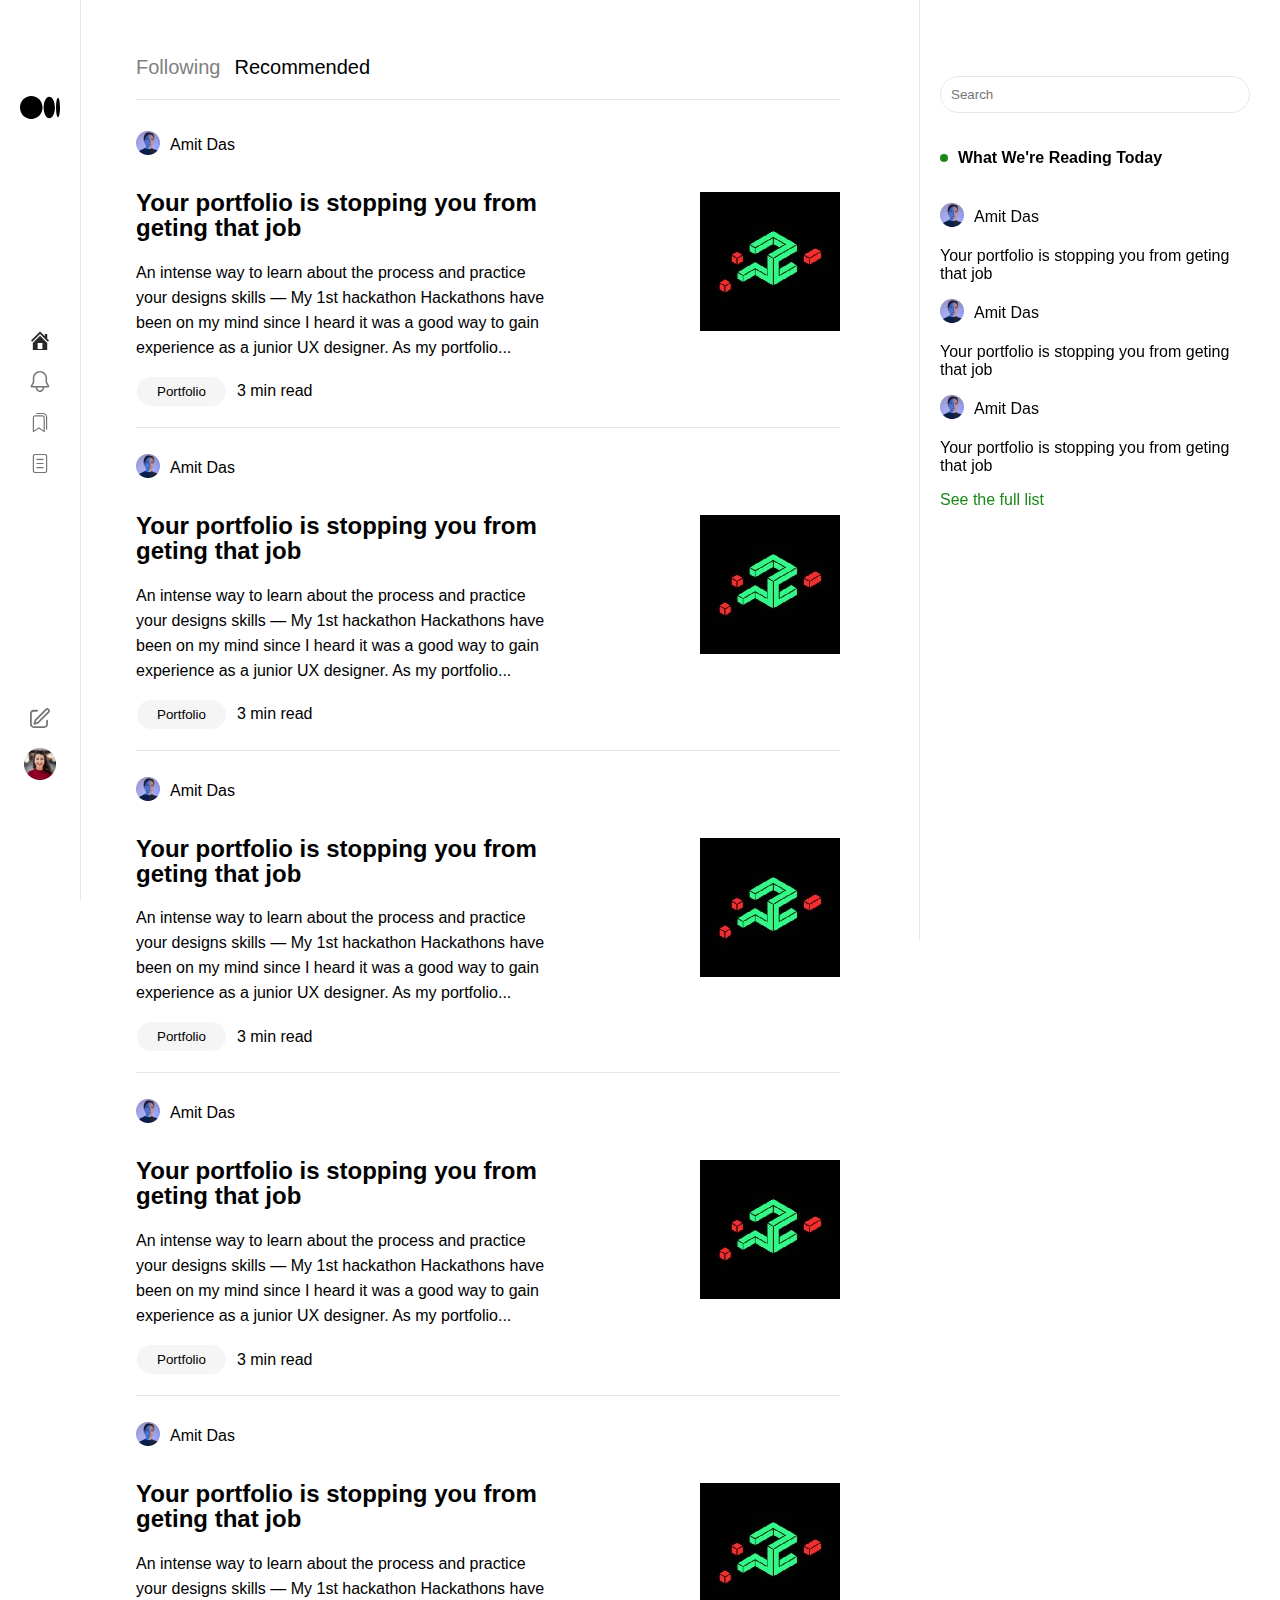
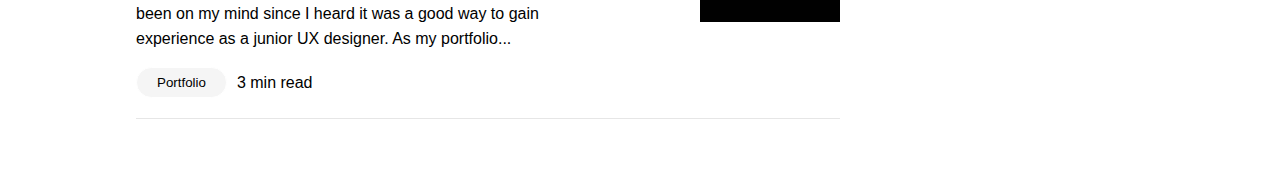
==== lw2/index.html @ c90d93b1 "lw2" ====
<!DOCTYPE html>
<html>
<head>
  <meta charset="UTF-8">
  <meta name="viewport" content="width=device-width, initial-scale=1.0">
  <link type="text/css" href="style.css" rel="stylesheet">
  <title>lw2</title>
</head>
<body>

  <div class="wrapper">

    <div class="navbar">

      <div class="nav">
        <a href="#">
          <div>
            <svg width="40" height="23" viewBox="0 0 40 23" fill="none" xmlns="http://www.w3.org/2000/svg">
              <path d="M22.5624 11.5002C22.5624 17.8514 17.5116 23 11.2814 23C5.05122 23 0 17.8502 0 11.5002C0 5.15017 5.05083 0 11.2814 0C17.512 0 22.5624 5.14901 22.5624 11.5002ZM34.9381 11.5002C34.9381 17.4785 32.4126 22.3267 29.2974 22.3267C26.1821 22.3267 23.6567 17.4785 23.6567 11.5002C23.6567 5.52192 26.1817 0.673652 29.297 0.673652C32.4123 0.673652 34.9377 5.52037 34.9377 11.5002H34.9381ZM40 11.5002C40 16.8553 39.1119 21.1991 38.0162 21.1991C36.9204 21.1991 36.0327 16.8564 36.0327 11.5002C36.0327 6.14397 36.9207 1.80132 38.0162 1.80132C39.1116 1.80132 40 6.14358 40 11.5002Z" fill="black"/>
            </svg>
          </div>
        </a>
      </div>

      <div class="nav">
        <div class="nav-item">
          <a href="#">
            <div>
              <svg width="19" height="20" viewBox="0 0 19 20" fill="none" xmlns="http://www.w3.org/2000/svg">  
                <path d="M16.236 7.7L18.072 9.536L16.8 10.808L9.036 3.044L1.272 10.808L0 9.536L9.036 0.5L13.836 5.3V2.9H16.236V7.7ZM9.036 4.748L16.236 11.936V19.1H1.836V11.936L9.036 4.748ZM11.436 17.9V11.9H6.636V17.9H11.436Z" fill="#292929"/>
              </svg>
            </div>
          </a>
        </div>
        <div class="nav-item">
          <a href="#">
            <div>
              <svg width="20" height="21" viewBox="0 0 20 21" fill="none" xmlns="http://www.w3.org/2000/svg">
                <path d="M19.1064 14.8392L17.0594 11.0599V7.125C17.0594 3.19627 13.8631 0 9.93438 0C6.00564 0 2.80938 3.19627 2.80938 7.125V11.0599L0.76225 14.8391C0.669415 15.0105 0.622691 15.203 0.626656 15.3979C0.630621 15.5927 0.685139 15.7832 0.784869 15.9507C0.884598 16.1181 1.02612 16.2568 1.19556 16.3531C1.365 16.4494 1.55656 16.5 1.75145 16.5H5.82653C5.81517 16.6247 5.80942 16.7498 5.80933 16.875C5.80933 17.969 6.24393 19.0182 7.01751 19.7918C7.7911 20.5654 8.84031 21 9.93433 21C11.0283 21 12.0776 20.5654 12.8511 19.7918C13.6247 19.0182 14.0593 17.969 14.0593 16.875C14.0593 16.7484 14.0533 16.6236 14.0421 16.5H18.1172C18.3121 16.5 18.5036 16.4493 18.673 16.353C18.8424 16.2567 18.9839 16.1181 19.0837 15.9506C19.1834 15.7832 19.2379 15.5927 19.2418 15.3979C19.2458 15.2031 19.1991 15.0105 19.1063 14.8392H19.1064ZM12.5594 16.875C12.5597 17.2357 12.4856 17.5927 12.3418 17.9235C12.198 18.2543 11.9876 18.552 11.7236 18.7979C11.4597 19.0438 11.1479 19.2326 10.8077 19.3526C10.4675 19.4726 10.1062 19.5212 9.74638 19.4954C9.38657 19.4696 9.03594 19.3698 8.71639 19.2025C8.39683 19.0351 8.1152 18.8036 7.88908 18.5226C7.66296 18.2415 7.4972 17.9168 7.40215 17.5688C7.30709 17.2208 7.28478 16.857 7.33661 16.5H12.5321C12.5501 16.6242 12.5592 16.7495 12.5594 16.875ZM2.38103 15L4.30938 11.4401V7.125C4.30938 5.63316 4.90201 4.20242 5.9569 3.14752C7.01179 2.09263 8.44253 1.5 9.93438 1.5C11.4262 1.5 12.857 2.09263 13.9118 3.14752C14.9667 4.20242 15.5594 5.63316 15.5594 7.125V11.4401L17.4876 15H2.38103Z" fill="#757575"/>
              </svg>
            </div>
          </a>
        </div>
        <div class="nav-item">
          <a href="#">
            <div>
              <svg width="16" height="21" viewBox="0 0 16 21" fill="none" xmlns="http://www.w3.org/2000/svg">
                <path d="M3.5216 2.09999C3.73224 1.73516 4.0352 1.43219 4.40003 1.22155C4.76487 1.0109 5.17872 0.900005 5.6 0.899994H11C12.1139 0.899994 13.1822 1.34249 13.9698 2.13015C14.7575 2.9178 15.2 3.98608 15.2 5.09999V17.1C15.1999 17.2085 15.1705 17.315 15.1147 17.4081C15.0589 17.5012 14.9789 17.5774 14.8832 17.6286C14.7875 17.6799 14.6797 17.7042 14.5713 17.699C14.4629 17.6938 14.358 17.6593 14.2676 17.5992L14 17.4216V5.09999C14 4.30434 13.6839 3.54128 13.1213 2.97867C12.5587 2.41606 11.7956 2.09999 11 2.09999H3.5216ZM3.2 3.29999C2.56348 3.29999 1.95303 3.55285 1.50294 4.00294C1.05286 4.45302 0.799999 5.06347 0.799999 5.69999V19.5C0.800055 19.6085 0.829548 19.715 0.885336 19.8081C0.941124 19.9012 1.02112 19.9774 1.1168 20.0286C1.21248 20.0799 1.32026 20.1042 1.42867 20.099C1.53708 20.0938 1.64205 20.0593 1.7324 19.9992L6.8 16.6212L11.8676 19.9992C11.958 20.0593 12.0629 20.0938 12.1713 20.099C12.2797 20.1042 12.3875 20.0799 12.4832 20.0286C12.5789 19.9774 12.6589 19.9012 12.7147 19.8081C12.7705 19.715 12.7999 19.6085 12.8 19.5V5.69999C12.8 5.06347 12.5471 4.45302 12.0971 4.00294C11.647 3.55285 11.0365 3.29999 10.4 3.29999H3.2ZM2 5.69999C2 5.38173 2.12643 5.07651 2.35147 4.85147C2.57652 4.62642 2.88174 4.49999 3.2 4.49999H10.4C10.7183 4.49999 11.0235 4.62642 11.2485 4.85147C11.4736 5.07651 11.6 5.38173 11.6 5.69999V18.3792L7.1324 15.4008C7.03393 15.3353 6.91828 15.3003 6.8 15.3003C6.68172 15.3003 6.56607 15.3353 6.4676 15.4008L2 18.3792V5.69999Z" fill="#757575"/>
              </svg>
            </div>
          </a>
        </div>
        <div class="nav-item">
          <a href="#">
            <div>
              <svg width="16" height="21" viewBox="0 0 16 21" fill="none" xmlns="http://www.w3.org/2000/svg">
                <path d="M3.2 0.899994H12.8C13.4365 0.899994 14.047 1.15285 14.4971 1.60294C14.9471 2.05302 15.2 2.66347 15.2 3.29999V17.7C15.2 18.3365 14.9471 18.947 14.4971 19.3971C14.047 19.8471 13.4365 20.1 12.8 20.1H3.2C2.56348 20.1 1.95303 19.8471 1.50294 19.3971C1.05286 18.947 0.799999 18.3365 0.799999 17.7V3.29999C0.799999 2.66347 1.05286 2.05302 1.50294 1.60294C1.95303 1.15285 2.56348 0.899994 3.2 0.899994ZM3.2 2.09999C2.88174 2.09999 2.57652 2.22642 2.35147 2.45147C2.12643 2.67651 2 2.98173 2 3.29999V17.7C2 18.0183 2.12643 18.3235 2.35147 18.5485C2.57652 18.7736 2.88174 18.9 3.2 18.9H12.8C13.1183 18.9 13.4235 18.7736 13.6485 18.5485C13.8736 18.3235 14 18.0183 14 17.7V3.29999C14 2.98173 13.8736 2.67651 13.6485 2.45147C13.4235 2.22642 13.1183 2.09999 12.8 2.09999H3.2ZM11.6 6.29999C11.6 6.44042 11.5508 6.57642 11.4609 6.68431C11.371 6.79219 11.2461 6.86512 11.108 6.89039L11 6.89999H5C4.85006 6.90027 4.70546 6.8444 4.59466 6.74338C4.48386 6.64237 4.4149 6.50353 4.40135 6.35421C4.3878 6.20489 4.43065 6.0559 4.52146 5.9366C4.61227 5.81729 4.74446 5.73631 4.892 5.70959L5 5.69999H11C11.1591 5.69999 11.3117 5.76321 11.4243 5.87573C11.5368 5.98825 11.6 6.14086 11.6 6.29999ZM11.6 10.5C11.6 10.6404 11.5508 10.7764 11.4609 10.8843C11.371 10.9922 11.2461 11.0651 11.108 11.0904L11 11.1H5C4.85006 11.1003 4.70546 11.0444 4.59466 10.9434C4.48386 10.8424 4.4149 10.7035 4.40135 10.5542C4.3878 10.4049 4.43065 10.2559 4.52146 10.1366C4.61227 10.0173 4.74446 9.93631 4.892 9.90959L5 9.89999H11C11.1591 9.89999 11.3117 9.96321 11.4243 10.0757C11.5368 10.1883 11.6 10.3409 11.6 10.5ZM11.6 14.7C11.6 14.8404 11.5508 14.9764 11.4609 15.0843C11.371 15.1922 11.2461 15.2651 11.108 15.2904L11 15.3H5C4.85006 15.3003 4.70546 15.2444 4.59466 15.1434C4.48386 15.0424 4.4149 14.9035 4.40135 14.7542C4.3878 14.6049 4.43065 14.4559 4.52146 14.3366C4.61227 14.2173 4.74446 14.1363 4.892 14.1096L5 14.1H11C11.1591 14.1 11.3117 14.1632 11.4243 14.2757C11.5368 14.3883 11.6 14.5409 11.6 14.7Z" fill="#757575"/>
              </svg>
            </div>  
          </a>
        </div>
      </div>

      <div class="nav">
        <div class="nav-item">
          <a href="#">
            <div>
              <svg width="20" height="21" viewBox="0 0 20 21" fill="none" xmlns="http://www.w3.org/2000/svg">
                <path d="M5.72 15.456L7.481 14.948L18.084 4.21803C18.1676 4.13233 18.2142 4.01716 18.2136 3.89741C18.2131 3.77767 18.1654 3.66295 18.081 3.57803L17.446 2.93603C17.405 2.89387 17.3559 2.8603 17.3018 2.83729C17.2477 2.81427 17.1895 2.80228 17.1306 2.802C17.0718 2.80172 17.0135 2.81316 16.9591 2.83566C16.9048 2.85816 16.8554 2.89126 16.814 2.93303L6.239 13.635L5.719 15.455L5.72 15.456ZM18.703 1.66403L19.338 2.30703C20.214 3.19403 20.222 4.62503 19.354 5.50303L8.428 16.561L4.664 17.645C4.4342 17.7094 4.18826 17.6799 3.98016 17.5631C3.77206 17.4463 3.6188 17.2517 3.554 17.022C3.50578 16.8569 3.50509 16.6815 3.552 16.516L4.647 12.676L15.544 1.64703C15.7512 1.43839 15.9979 1.27309 16.2696 1.16078C16.5414 1.04847 16.8328 0.991398 17.1269 0.992887C17.4209 0.994377 17.7117 1.0544 17.9823 1.16946C18.2529 1.28451 18.4979 1.4523 18.703 1.66303V1.66403ZM7.184 2.81703C7.68 2.81703 8.082 3.22403 8.082 3.72603C8.08279 3.8447 8.06018 3.96236 8.01547 4.07228C7.97076 4.18221 7.90481 4.28224 7.82141 4.36666C7.73801 4.45108 7.63879 4.51824 7.52942 4.56429C7.42004 4.61034 7.30267 4.63438 7.184 4.63503H3.592C2.6 4.63503 1.796 5.44903 1.796 6.45203V17.358C1.796 18.362 2.6 19.176 3.592 19.176H14.368C15.36 19.176 16.165 18.362 16.165 17.358V13.723C16.165 13.221 16.567 12.814 17.063 12.814C17.559 12.814 17.961 13.221 17.961 13.724V17.358C17.961 19.366 16.352 20.994 14.368 20.994H3.592C1.608 20.994 0 19.366 0 17.358V6.45203C0 4.44503 1.608 2.81703 3.592 2.81703H7.184Z" fill="#757575"/>
              </svg>
            </div>
          </a>
        </div>
        <div class="nav-item">
          <a href="#">
            <img src="img/user.png">
          </a>
        </div>
      </div>

    </div>



    <div class="content">

      <div class="content-head">
        <a href="#" class="content-head-link" id="Following">Following</a>
        <a href="#" class="content-head-link" id="Recommended">Recommended</a>
      </div>

      <div class="content-body">

        <div class="content-block">
          <div class="content-post">
            <div class="user">
              <div><img src="img/user2.png"></div>
              <p class="user-name">Amit Das</p>
            </div>
            <div class="content-text">
              <h2>Your portfolio is stopping you from geting that job</h2>
              <p>An intense way to learn about the process and practice your designs skills — My 1st hackathon Hackathons have been on my mind since I heard it was a good way to gain experience as a junior UX designer. As my portfolio...</p>
            </div>
            <div class="content-button">
              <button>Portfolio</button>
              <div class="min">3 min read</div>
            </div>
          </div>
          <div class="content-img">
            <img src="img/content.png">
          </div>
        </div>

        <div class="content-block">
          <div class="content-post">
            <div class="user">
              <div><img src="img/user2.png"></div>
              <p class="user-name">Amit Das</p>
            </div>
            <div class="content-text">
              <h2>Your portfolio is stopping you from geting that job</h2>
              <p>An intense way to learn about the process and practice your designs skills — My 1st hackathon Hackathons have been on my mind since I heard it was a good way to gain experience as a junior UX designer. As my portfolio...</p>
            </div>
            <div class="content-button">
              <button>Portfolio</button>
              <div class="min">3 min read</div>
            </div>
          </div>
          <div class="content-img">
            <img src="img/content.png">
          </div>
        </div>

        <div class="content-block">
          <div class="content-post">
            <div class="user">
              <div><img src="img/user2.png"></div>
              <p class="user-name">Amit Das</p>
            </div>
            <div class="content-text">
              <h2>Your portfolio is stopping you from geting that job</h2>
              <p>An intense way to learn about the process and practice your designs skills — My 1st hackathon Hackathons have been on my mind since I heard it was a good way to gain experience as a junior UX designer. As my portfolio...</p>
            </div>
            <div class="content-button">
              <button>Portfolio</button>
              <div class="min">3 min read</div>
            </div>
          </div>
          <div class="content-img">
            <img src="img/content.png">
          </div>
        </div>

        <div class="content-block">
          <div class="content-post">
            <div class="user">
              <div><img src="img/user2.png"></div>
              <p class="user-name">Amit Das</p>
            </div>
            <div class="content-text">
              <h2>Your portfolio is stopping you from geting that job</h2>
              <p>An intense way to learn about the process and practice your designs skills — My 1st hackathon Hackathons have been on my mind since I heard it was a good way to gain experience as a junior UX designer. As my portfolio...</p>
            </div>
            <div class="content-button">
              <button>Portfolio</button>
              <div class="min">3 min read</div>
            </div>
          </div>
          <div class="content-img">
            <img src="img/content.png">
          </div>
        </div>

        <div class="content-block">
          <div class="content-post">
            <div class="user">
              <div><img src="img/user2.png"></div>
              <p class="user-name">Amit Das</p>
            </div>
            <div class="content-text">
              <h2>Your portfolio is stopping you from geting that job</h2>
              <p>An intense way to learn about the process and practice your designs skills — My 1st hackathon Hackathons have been on my mind since I heard it was a good way to gain experience as a junior UX designer. As my portfolio...</p>
            </div>
            <div class="content-button">
              <button>Portfolio</button>
              <div class="min">3 min read</div>
            </div>
          </div>
          <div class="content-img">
            <img src="img/content.png">
          </div>
        </div>
      
      </div>
    </div>
    
    
    
    <div class="search">

      <form>
        <input type="text" placeholder="Search">
      </form>

      <div class="search-header">
        <svg id="search-svg" width="8" height="8" viewBox="0 0 8 8" fill="none" xmlns="http://www.w3.org/2000/svg">
          <circle cx="4" cy="4" r="4" fill="#1A8917"/>
        </svg>
        <p>What We're Reading Today</p>
      </div>
      
      <div class="search-block">
        <div class="user">
          <div><img src="img/user2.png"></div>
          <p class="user-name-s">Amit Das</p>
        </div>
        <div>
          <p>Your portfolio is stopping you from geting that job</p>
        </div>
      </div>

      <div class="search-block">
        <div class="user">
          <div><img src="img/user2.png"></div>
          <p class="user-name-s">Amit Das</p>
        </div>
        <div>
          <p>Your portfolio is stopping you from geting that job</p>
        </div>
      </div>

      <div class="search-block">
        <div class="user">
          <div><img src="img/user2.png"></div>
          <p class="user-name-s">Amit Das</p>
        </div>
        <div>
          <p>Your portfolio is stopping you from geting that job</p>
        </div>
      </div>

      <div>
        <a href="#" id="search-link">See the full list</a>
      </div>
    </div>
  </div>

</body>
</html>
---- lw2/style.css ----
body{
  padding: 0;
  margin: 0;
}
.wrapper{
  padding: 0;
  margin: 0;
  display: flex;
}
.navbar{
  width: 80px;
  border-right: 1px solid #e6e6e6;
  position: fixed;
  height: 100vh;
  display: flex;
  flex-direction: column;
}
.nav{
  margin: auto;
}
.nav-item{
  margin: 20px 0 20px 0;
}
.nav-item:hover path{
    fill: black;
}
svg{
  display: block;
  margin: auto;
}
.content{
  width: 70%;
  padding: 56px;
  margin-left: 80px;
  margin-right: 30%;
}
.content-head{
  padding-bottom: 20px;
  border-bottom: 1px solid #e6e6e6;
}
.content-head-link{
  text-decoration: none;
  margin-right: 10px;
  font-size: 20px;
  font-family: Arial;
}
#Following{
  color: gray;
}
#Following:hover{
  color: black;
}
#Recommended{
  color: black;
}
.content-body{
  margin-top: 20px;
}
.content-block{
  display: flex;
  padding-bottom: 20px;
  border-bottom: 1px solid #e6e6e6;
  margin-bottom: 15px;
}
.content-post{
  font-family: Arial;
}
.user-name{
  padding-left: 10px;
}
.content-img{
  align-self: center;
}
.user{
  display: flex;
  align-items: center;
}
.content-text{
  padding-right:25%;
  line-height: 25px;
}
.content-button{
  display: flex;
}
button{
  margin-right: 10px;
  border: 1px solid white;
  border-radius: 25px;
  padding: 7px 20px 7px 20px;
  background-color: #F5F5F5;
}
button:hover{
  cursor: pointer;
  background-color: white;
  border: 1px solid black;
}
button:active{
  border: 1px solid #F5F5F5;
}
.min{
  align-self: center;
}
.search{
  height: 100vh;
  width: 25%;
  padding: 20px;
  border-left: 1px solid #e6e6e6;
  position: fixed;
  right: 0;
}
input{
  margin-top: 56px;
  width: 90%;
  padding: 10px;
  border: 1px solid #e6e6e6;
  border-radius: 25px;
}
.search-header{
  display: flex;
  align-items: center;
  margin: 20px 0 20px 0;
  font-family: arial;
  font-weight: bold;
}
#search-svg{
  margin-left: 0;
  margin-right: 10px;
}
.search-block{
  font-family: Arial;
}
#search-link{
  font-family: Arial;
  text-decoration: none;
  color: #1A8917;
}
.user-name-s{
  margin: 0 0 0 10px;
}
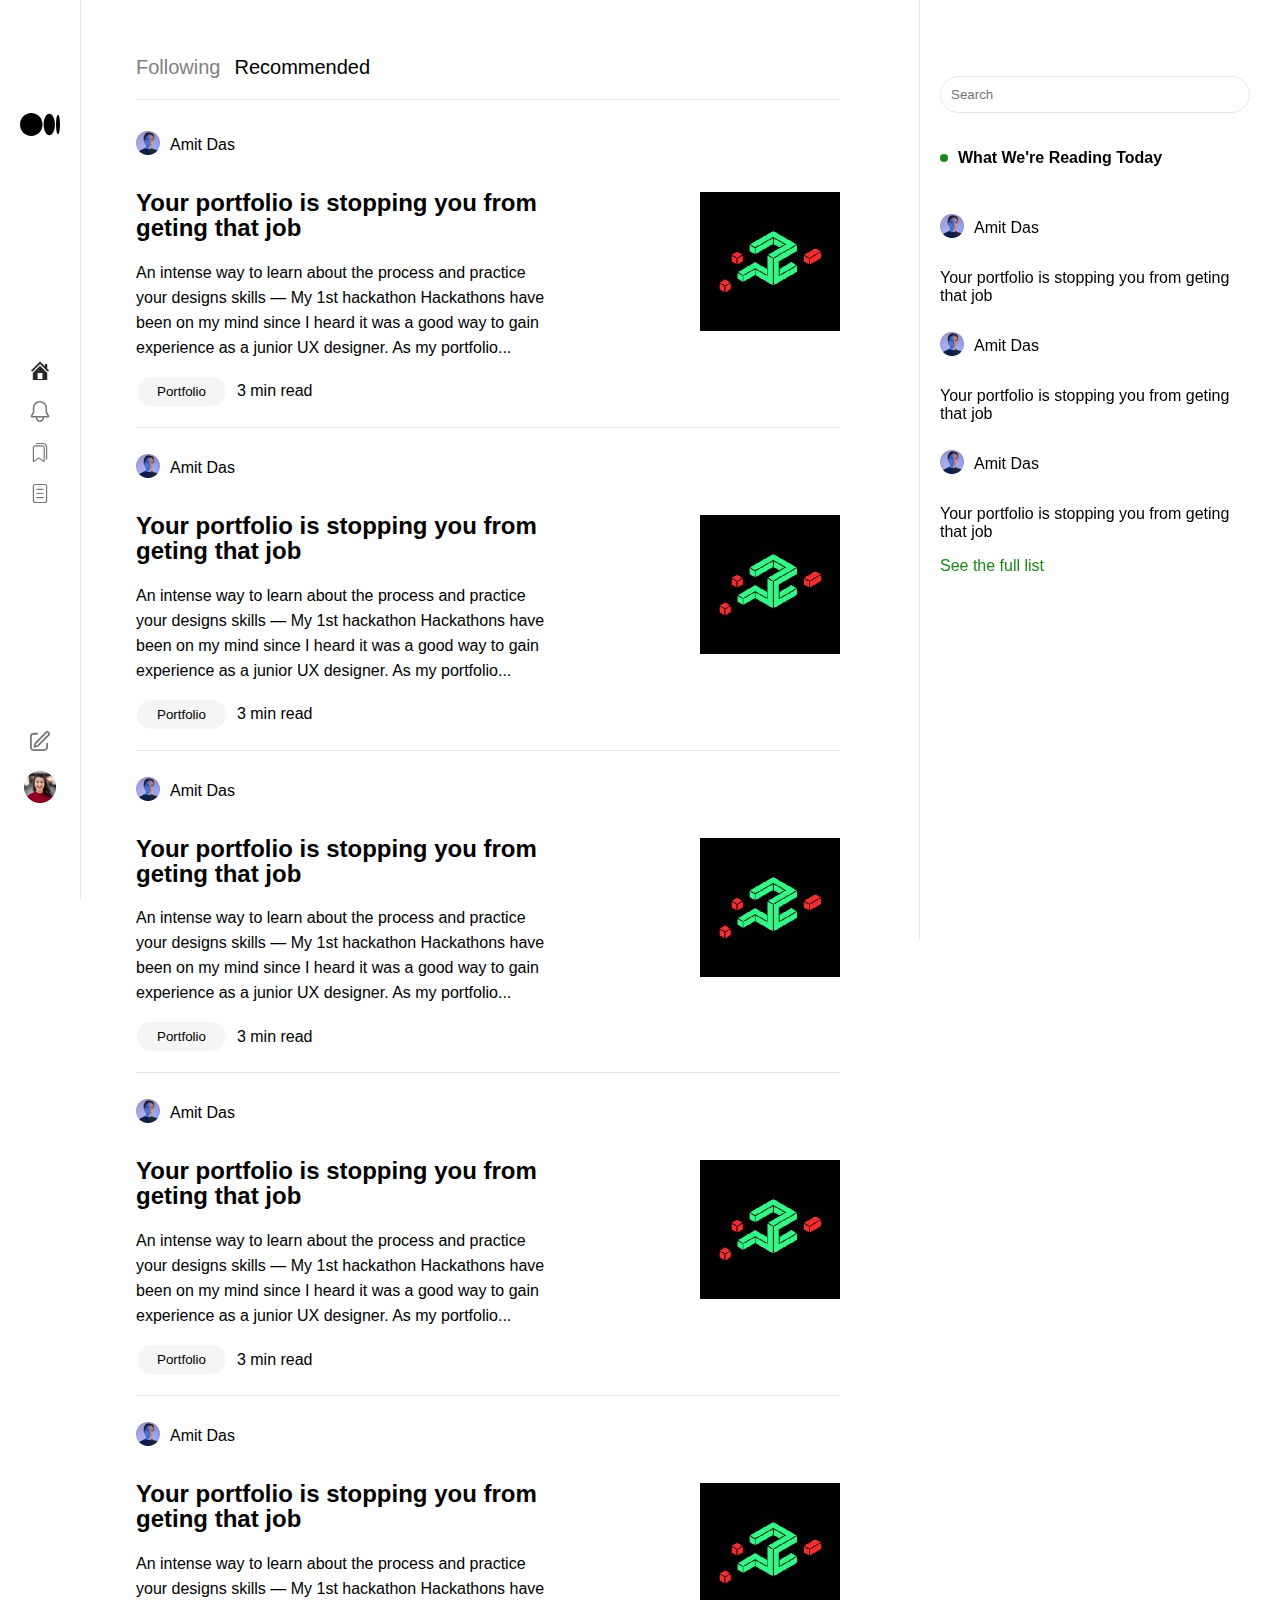
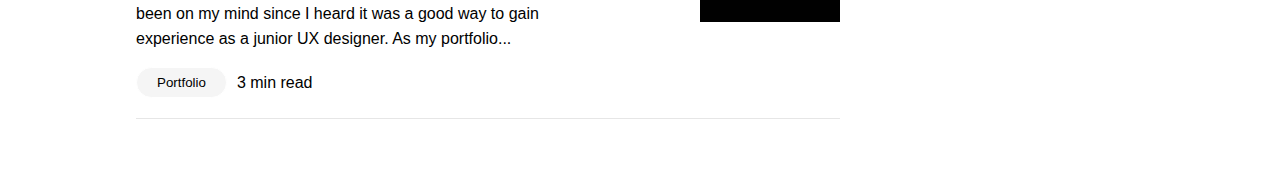
==== commit d7329f91: "simplified the code" ====
--- a/lw2/index.html
+++ b/lw2/index.html
@@ -14,68 +14,44 @@
 
       <div class="nav">
         <a href="#">
-          <div>
-            <svg width="40" height="23" viewBox="0 0 40 23" fill="none" xmlns="http://www.w3.org/2000/svg">
-              <path d="M22.5624 11.5002C22.5624 17.8514 17.5116 23 11.2814 23C5.05122 23 0 17.8502 0 11.5002C0 5.15017 5.05083 0 11.2814 0C17.512 0 22.5624 5.14901 22.5624 11.5002ZM34.9381 11.5002C34.9381 17.4785 32.4126 22.3267 29.2974 22.3267C26.1821 22.3267 23.6567 17.4785 23.6567 11.5002C23.6567 5.52192 26.1817 0.673652 29.297 0.673652C32.4123 0.673652 34.9377 5.52037 34.9377 11.5002H34.9381ZM40 11.5002C40 16.8553 39.1119 21.1991 38.0162 21.1991C36.9204 21.1991 36.0327 16.8564 36.0327 11.5002C36.0327 6.14397 36.9207 1.80132 38.0162 1.80132C39.1116 1.80132 40 6.14358 40 11.5002Z" fill="black"/>
-            </svg>
-          </div>
+          <svg width="40" height="23" viewBox="0 0 40 23" fill="none" xmlns="http://www.w3.org/2000/svg">
+            <path d="M22.5624 11.5002C22.5624 17.8514 17.5116 23 11.2814 23C5.05122 23 0 17.8502 0 11.5002C0 5.15017 5.05083 0 11.2814 0C17.512 0 22.5624 5.14901 22.5624 11.5002ZM34.9381 11.5002C34.9381 17.4785 32.4126 22.3267 29.2974 22.3267C26.1821 22.3267 23.6567 17.4785 23.6567 11.5002C23.6567 5.52192 26.1817 0.673652 29.297 0.673652C32.4123 0.673652 34.9377 5.52037 34.9377 11.5002H34.9381ZM40 11.5002C40 16.8553 39.1119 21.1991 38.0162 21.1991C36.9204 21.1991 36.0327 16.8564 36.0327 11.5002C36.0327 6.14397 36.9207 1.80132 38.0162 1.80132C39.1116 1.80132 40 6.14358 40 11.5002Z" fill="black"/>
+          </svg>
         </a>
       </div>
 
       <div class="nav">
-        <div class="nav-item">
-          <a href="#">
-            <div>
-              <svg width="19" height="20" viewBox="0 0 19 20" fill="none" xmlns="http://www.w3.org/2000/svg">  
-                <path d="M16.236 7.7L18.072 9.536L16.8 10.808L9.036 3.044L1.272 10.808L0 9.536L9.036 0.5L13.836 5.3V2.9H16.236V7.7ZM9.036 4.748L16.236 11.936V19.1H1.836V11.936L9.036 4.748ZM11.436 17.9V11.9H6.636V17.9H11.436Z" fill="#292929"/>
-              </svg>
-            </div>
-          </a>
-        </div>
-        <div class="nav-item">
-          <a href="#">
-            <div>
-              <svg width="20" height="21" viewBox="0 0 20 21" fill="none" xmlns="http://www.w3.org/2000/svg">
-                <path d="M19.1064 14.8392L17.0594 11.0599V7.125C17.0594 3.19627 13.8631 0 9.93438 0C6.00564 0 2.80938 3.19627 2.80938 7.125V11.0599L0.76225 14.8391C0.669415 15.0105 0.622691 15.203 0.626656 15.3979C0.630621 15.5927 0.685139 15.7832 0.784869 15.9507C0.884598 16.1181 1.02612 16.2568 1.19556 16.3531C1.365 16.4494 1.55656 16.5 1.75145 16.5H5.82653C5.81517 16.6247 5.80942 16.7498 5.80933 16.875C5.80933 17.969 6.24393 19.0182 7.01751 19.7918C7.7911 20.5654 8.84031 21 9.93433 21C11.0283 21 12.0776 20.5654 12.8511 19.7918C13.6247 19.0182 14.0593 17.969 14.0593 16.875C14.0593 16.7484 14.0533 16.6236 14.0421 16.5H18.1172C18.3121 16.5 18.5036 16.4493 18.673 16.353C18.8424 16.2567 18.9839 16.1181 19.0837 15.9506C19.1834 15.7832 19.2379 15.5927 19.2418 15.3979C19.2458 15.2031 19.1991 15.0105 19.1063 14.8392H19.1064ZM12.5594 16.875C12.5597 17.2357 12.4856 17.5927 12.3418 17.9235C12.198 18.2543 11.9876 18.552 11.7236 18.7979C11.4597 19.0438 11.1479 19.2326 10.8077 19.3526C10.4675 19.4726 10.1062 19.5212 9.74638 19.4954C9.38657 19.4696 9.03594 19.3698 8.71639 19.2025C8.39683 19.0351 8.1152 18.8036 7.88908 18.5226C7.66296 18.2415 7.4972 17.9168 7.40215 17.5688C7.30709 17.2208 7.28478 16.857 7.33661 16.5H12.5321C12.5501 16.6242 12.5592 16.7495 12.5594 16.875ZM2.38103 15L4.30938 11.4401V7.125C4.30938 5.63316 4.90201 4.20242 5.9569 3.14752C7.01179 2.09263 8.44253 1.5 9.93438 1.5C11.4262 1.5 12.857 2.09263 13.9118 3.14752C14.9667 4.20242 15.5594 5.63316 15.5594 7.125V11.4401L17.4876 15H2.38103Z" fill="#757575"/>
-              </svg>
-            </div>
-          </a>
-        </div>
-        <div class="nav-item">
-          <a href="#">
-            <div>
-              <svg width="16" height="21" viewBox="0 0 16 21" fill="none" xmlns="http://www.w3.org/2000/svg">
-                <path d="M3.5216 2.09999C3.73224 1.73516 4.0352 1.43219 4.40003 1.22155C4.76487 1.0109 5.17872 0.900005 5.6 0.899994H11C12.1139 0.899994 13.1822 1.34249 13.9698 2.13015C14.7575 2.9178 15.2 3.98608 15.2 5.09999V17.1C15.1999 17.2085 15.1705 17.315 15.1147 17.4081C15.0589 17.5012 14.9789 17.5774 14.8832 17.6286C14.7875 17.6799 14.6797 17.7042 14.5713 17.699C14.4629 17.6938 14.358 17.6593 14.2676 17.5992L14 17.4216V5.09999C14 4.30434 13.6839 3.54128 13.1213 2.97867C12.5587 2.41606 11.7956 2.09999 11 2.09999H3.5216ZM3.2 3.29999C2.56348 3.29999 1.95303 3.55285 1.50294 4.00294C1.05286 4.45302 0.799999 5.06347 0.799999 5.69999V19.5C0.800055 19.6085 0.829548 19.715 0.885336 19.8081C0.941124 19.9012 1.02112 19.9774 1.1168 20.0286C1.21248 20.0799 1.32026 20.1042 1.42867 20.099C1.53708 20.0938 1.64205 20.0593 1.7324 19.9992L6.8 16.6212L11.8676 19.9992C11.958 20.0593 12.0629 20.0938 12.1713 20.099C12.2797 20.1042 12.3875 20.0799 12.4832 20.0286C12.5789 19.9774 12.6589 19.9012 12.7147 19.8081C12.7705 19.715 12.7999 19.6085 12.8 19.5V5.69999C12.8 5.06347 12.5471 4.45302 12.0971 4.00294C11.647 3.55285 11.0365 3.29999 10.4 3.29999H3.2ZM2 5.69999C2 5.38173 2.12643 5.07651 2.35147 4.85147C2.57652 4.62642 2.88174 4.49999 3.2 4.49999H10.4C10.7183 4.49999 11.0235 4.62642 11.2485 4.85147C11.4736 5.07651 11.6 5.38173 11.6 5.69999V18.3792L7.1324 15.4008C7.03393 15.3353 6.91828 15.3003 6.8 15.3003C6.68172 15.3003 6.56607 15.3353 6.4676 15.4008L2 18.3792V5.69999Z" fill="#757575"/>
-              </svg>
-            </div>
-          </a>
-        </div>
-        <div class="nav-item">
-          <a href="#">
-            <div>
-              <svg width="16" height="21" viewBox="0 0 16 21" fill="none" xmlns="http://www.w3.org/2000/svg">
-                <path d="M3.2 0.899994H12.8C13.4365 0.899994 14.047 1.15285 14.4971 1.60294C14.9471 2.05302 15.2 2.66347 15.2 3.29999V17.7C15.2 18.3365 14.9471 18.947 14.4971 19.3971C14.047 19.8471 13.4365 20.1 12.8 20.1H3.2C2.56348 20.1 1.95303 19.8471 1.50294 19.3971C1.05286 18.947 0.799999 18.3365 0.799999 17.7V3.29999C0.799999 2.66347 1.05286 2.05302 1.50294 1.60294C1.95303 1.15285 2.56348 0.899994 3.2 0.899994ZM3.2 2.09999C2.88174 2.09999 2.57652 2.22642 2.35147 2.45147C2.12643 2.67651 2 2.98173 2 3.29999V17.7C2 18.0183 2.12643 18.3235 2.35147 18.5485C2.57652 18.7736 2.88174 18.9 3.2 18.9H12.8C13.1183 18.9 13.4235 18.7736 13.6485 18.5485C13.8736 18.3235 14 18.0183 14 17.7V3.29999C14 2.98173 13.8736 2.67651 13.6485 2.45147C13.4235 2.22642 13.1183 2.09999 12.8 2.09999H3.2ZM11.6 6.29999C11.6 6.44042 11.5508 6.57642 11.4609 6.68431C11.371 6.79219 11.2461 6.86512 11.108 6.89039L11 6.89999H5C4.85006 6.90027 4.70546 6.8444 4.59466 6.74338C4.48386 6.64237 4.4149 6.50353 4.40135 6.35421C4.3878 6.20489 4.43065 6.0559 4.52146 5.9366C4.61227 5.81729 4.74446 5.73631 4.892 5.70959L5 5.69999H11C11.1591 5.69999 11.3117 5.76321 11.4243 5.87573C11.5368 5.98825 11.6 6.14086 11.6 6.29999ZM11.6 10.5C11.6 10.6404 11.5508 10.7764 11.4609 10.8843C11.371 10.9922 11.2461 11.0651 11.108 11.0904L11 11.1H5C4.85006 11.1003 4.70546 11.0444 4.59466 10.9434C4.48386 10.8424 4.4149 10.7035 4.40135 10.5542C4.3878 10.4049 4.43065 10.2559 4.52146 10.1366C4.61227 10.0173 4.74446 9.93631 4.892 9.90959L5 9.89999H11C11.1591 9.89999 11.3117 9.96321 11.4243 10.0757C11.5368 10.1883 11.6 10.3409 11.6 10.5ZM11.6 14.7C11.6 14.8404 11.5508 14.9764 11.4609 15.0843C11.371 15.1922 11.2461 15.2651 11.108 15.2904L11 15.3H5C4.85006 15.3003 4.70546 15.2444 4.59466 15.1434C4.48386 15.0424 4.4149 14.9035 4.40135 14.7542C4.3878 14.6049 4.43065 14.4559 4.52146 14.3366C4.61227 14.2173 4.74446 14.1363 4.892 14.1096L5 14.1H11C11.1591 14.1 11.3117 14.1632 11.4243 14.2757C11.5368 14.3883 11.6 14.5409 11.6 14.7Z" fill="#757575"/>
-              </svg>
-            </div>  
-          </a>
-        </div>
+        <a href="#" class="nav-item">
+          <svg width="19" height="20" viewBox="0 0 19 20" fill="none" xmlns="http://www.w3.org/2000/svg">  
+            <path d="M16.236 7.7L18.072 9.536L16.8 10.808L9.036 3.044L1.272 10.808L0 9.536L9.036 0.5L13.836 5.3V2.9H16.236V7.7ZM9.036 4.748L16.236 11.936V19.1H1.836V11.936L9.036 4.748ZM11.436 17.9V11.9H6.636V17.9H11.436Z" fill="#292929"/>
+          </svg>
+        </a>
+        <a href="#" class="nav-item">
+          <svg width="20" height="21" viewBox="0 0 20 21" fill="none" xmlns="http://www.w3.org/2000/svg">
+            <path d="M19.1064 14.8392L17.0594 11.0599V7.125C17.0594 3.19627 13.8631 0 9.93438 0C6.00564 0 2.80938 3.19627 2.80938 7.125V11.0599L0.76225 14.8391C0.669415 15.0105 0.622691 15.203 0.626656 15.3979C0.630621 15.5927 0.685139 15.7832 0.784869 15.9507C0.884598 16.1181 1.02612 16.2568 1.19556 16.3531C1.365 16.4494 1.55656 16.5 1.75145 16.5H5.82653C5.81517 16.6247 5.80942 16.7498 5.80933 16.875C5.80933 17.969 6.24393 19.0182 7.01751 19.7918C7.7911 20.5654 8.84031 21 9.93433 21C11.0283 21 12.0776 20.5654 12.8511 19.7918C13.6247 19.0182 14.0593 17.969 14.0593 16.875C14.0593 16.7484 14.0533 16.6236 14.0421 16.5H18.1172C18.3121 16.5 18.5036 16.4493 18.673 16.353C18.8424 16.2567 18.9839 16.1181 19.0837 15.9506C19.1834 15.7832 19.2379 15.5927 19.2418 15.3979C19.2458 15.2031 19.1991 15.0105 19.1063 14.8392H19.1064ZM12.5594 16.875C12.5597 17.2357 12.4856 17.5927 12.3418 17.9235C12.198 18.2543 11.9876 18.552 11.7236 18.7979C11.4597 19.0438 11.1479 19.2326 10.8077 19.3526C10.4675 19.4726 10.1062 19.5212 9.74638 19.4954C9.38657 19.4696 9.03594 19.3698 8.71639 19.2025C8.39683 19.0351 8.1152 18.8036 7.88908 18.5226C7.66296 18.2415 7.4972 17.9168 7.40215 17.5688C7.30709 17.2208 7.28478 16.857 7.33661 16.5H12.5321C12.5501 16.6242 12.5592 16.7495 12.5594 16.875ZM2.38103 15L4.30938 11.4401V7.125C4.30938 5.63316 4.90201 4.20242 5.9569 3.14752C7.01179 2.09263 8.44253 1.5 9.93438 1.5C11.4262 1.5 12.857 2.09263 13.9118 3.14752C14.9667 4.20242 15.5594 5.63316 15.5594 7.125V11.4401L17.4876 15H2.38103Z" fill="#757575"/>
+          </svg>
+        </a>
+        <a href="#" class="nav-item">
+          <svg width="16" height="21" viewBox="0 0 16 21" fill="none" xmlns="http://www.w3.org/2000/svg">
+            <path d="M3.5216 2.09999C3.73224 1.73516 4.0352 1.43219 4.40003 1.22155C4.76487 1.0109 5.17872 0.900005 5.6 0.899994H11C12.1139 0.899994 13.1822 1.34249 13.9698 2.13015C14.7575 2.9178 15.2 3.98608 15.2 5.09999V17.1C15.1999 17.2085 15.1705 17.315 15.1147 17.4081C15.0589 17.5012 14.9789 17.5774 14.8832 17.6286C14.7875 17.6799 14.6797 17.7042 14.5713 17.699C14.4629 17.6938 14.358 17.6593 14.2676 17.5992L14 17.4216V5.09999C14 4.30434 13.6839 3.54128 13.1213 2.97867C12.5587 2.41606 11.7956 2.09999 11 2.09999H3.5216ZM3.2 3.29999C2.56348 3.29999 1.95303 3.55285 1.50294 4.00294C1.05286 4.45302 0.799999 5.06347 0.799999 5.69999V19.5C0.800055 19.6085 0.829548 19.715 0.885336 19.8081C0.941124 19.9012 1.02112 19.9774 1.1168 20.0286C1.21248 20.0799 1.32026 20.1042 1.42867 20.099C1.53708 20.0938 1.64205 20.0593 1.7324 19.9992L6.8 16.6212L11.8676 19.9992C11.958 20.0593 12.0629 20.0938 12.1713 20.099C12.2797 20.1042 12.3875 20.0799 12.4832 20.0286C12.5789 19.9774 12.6589 19.9012 12.7147 19.8081C12.7705 19.715 12.7999 19.6085 12.8 19.5V5.69999C12.8 5.06347 12.5471 4.45302 12.0971 4.00294C11.647 3.55285 11.0365 3.29999 10.4 3.29999H3.2ZM2 5.69999C2 5.38173 2.12643 5.07651 2.35147 4.85147C2.57652 4.62642 2.88174 4.49999 3.2 4.49999H10.4C10.7183 4.49999 11.0235 4.62642 11.2485 4.85147C11.4736 5.07651 11.6 5.38173 11.6 5.69999V18.3792L7.1324 15.4008C7.03393 15.3353 6.91828 15.3003 6.8 15.3003C6.68172 15.3003 6.56607 15.3353 6.4676 15.4008L2 18.3792V5.69999Z" fill="#757575"/>
+          </svg>
+        </a>
+        <a href="#" class="nav-item">
+          <svg width="16" height="21" viewBox="0 0 16 21" fill="none" xmlns="http://www.w3.org/2000/svg">
+            <path d="M3.2 0.899994H12.8C13.4365 0.899994 14.047 1.15285 14.4971 1.60294C14.9471 2.05302 15.2 2.66347 15.2 3.29999V17.7C15.2 18.3365 14.9471 18.947 14.4971 19.3971C14.047 19.8471 13.4365 20.1 12.8 20.1H3.2C2.56348 20.1 1.95303 19.8471 1.50294 19.3971C1.05286 18.947 0.799999 18.3365 0.799999 17.7V3.29999C0.799999 2.66347 1.05286 2.05302 1.50294 1.60294C1.95303 1.15285 2.56348 0.899994 3.2 0.899994ZM3.2 2.09999C2.88174 2.09999 2.57652 2.22642 2.35147 2.45147C2.12643 2.67651 2 2.98173 2 3.29999V17.7C2 18.0183 2.12643 18.3235 2.35147 18.5485C2.57652 18.7736 2.88174 18.9 3.2 18.9H12.8C13.1183 18.9 13.4235 18.7736 13.6485 18.5485C13.8736 18.3235 14 18.0183 14 17.7V3.29999C14 2.98173 13.8736 2.67651 13.6485 2.45147C13.4235 2.22642 13.1183 2.09999 12.8 2.09999H3.2ZM11.6 6.29999C11.6 6.44042 11.5508 6.57642 11.4609 6.68431C11.371 6.79219 11.2461 6.86512 11.108 6.89039L11 6.89999H5C4.85006 6.90027 4.70546 6.8444 4.59466 6.74338C4.48386 6.64237 4.4149 6.50353 4.40135 6.35421C4.3878 6.20489 4.43065 6.0559 4.52146 5.9366C4.61227 5.81729 4.74446 5.73631 4.892 5.70959L5 5.69999H11C11.1591 5.69999 11.3117 5.76321 11.4243 5.87573C11.5368 5.98825 11.6 6.14086 11.6 6.29999ZM11.6 10.5C11.6 10.6404 11.5508 10.7764 11.4609 10.8843C11.371 10.9922 11.2461 11.0651 11.108 11.0904L11 11.1H5C4.85006 11.1003 4.70546 11.0444 4.59466 10.9434C4.48386 10.8424 4.4149 10.7035 4.40135 10.5542C4.3878 10.4049 4.43065 10.2559 4.52146 10.1366C4.61227 10.0173 4.74446 9.93631 4.892 9.90959L5 9.89999H11C11.1591 9.89999 11.3117 9.96321 11.4243 10.0757C11.5368 10.1883 11.6 10.3409 11.6 10.5ZM11.6 14.7C11.6 14.8404 11.5508 14.9764 11.4609 15.0843C11.371 15.1922 11.2461 15.2651 11.108 15.2904L11 15.3H5C4.85006 15.3003 4.70546 15.2444 4.59466 15.1434C4.48386 15.0424 4.4149 14.9035 4.40135 14.7542C4.3878 14.6049 4.43065 14.4559 4.52146 14.3366C4.61227 14.2173 4.74446 14.1363 4.892 14.1096L5 14.1H11C11.1591 14.1 11.3117 14.1632 11.4243 14.2757C11.5368 14.3883 11.6 14.5409 11.6 14.7Z" fill="#757575"/>
+          </svg>
+        </a>
       </div>
 
       <div class="nav">
-        <div class="nav-item">
-          <a href="#">
-            <div>
-              <svg width="20" height="21" viewBox="0 0 20 21" fill="none" xmlns="http://www.w3.org/2000/svg">
-                <path d="M5.72 15.456L7.481 14.948L18.084 4.21803C18.1676 4.13233 18.2142 4.01716 18.2136 3.89741C18.2131 3.77767 18.1654 3.66295 18.081 3.57803L17.446 2.93603C17.405 2.89387 17.3559 2.8603 17.3018 2.83729C17.2477 2.81427 17.1895 2.80228 17.1306 2.802C17.0718 2.80172 17.0135 2.81316 16.9591 2.83566C16.9048 2.85816 16.8554 2.89126 16.814 2.93303L6.239 13.635L5.719 15.455L5.72 15.456ZM18.703 1.66403L19.338 2.30703C20.214 3.19403 20.222 4.62503 19.354 5.50303L8.428 16.561L4.664 17.645C4.4342 17.7094 4.18826 17.6799 3.98016 17.5631C3.77206 17.4463 3.6188 17.2517 3.554 17.022C3.50578 16.8569 3.50509 16.6815 3.552 16.516L4.647 12.676L15.544 1.64703C15.7512 1.43839 15.9979 1.27309 16.2696 1.16078C16.5414 1.04847 16.8328 0.991398 17.1269 0.992887C17.4209 0.994377 17.7117 1.0544 17.9823 1.16946C18.2529 1.28451 18.4979 1.4523 18.703 1.66303V1.66403ZM7.184 2.81703C7.68 2.81703 8.082 3.22403 8.082 3.72603C8.08279 3.8447 8.06018 3.96236 8.01547 4.07228C7.97076 4.18221 7.90481 4.28224 7.82141 4.36666C7.73801 4.45108 7.63879 4.51824 7.52942 4.56429C7.42004 4.61034 7.30267 4.63438 7.184 4.63503H3.592C2.6 4.63503 1.796 5.44903 1.796 6.45203V17.358C1.796 18.362 2.6 19.176 3.592 19.176H14.368C15.36 19.176 16.165 18.362 16.165 17.358V13.723C16.165 13.221 16.567 12.814 17.063 12.814C17.559 12.814 17.961 13.221 17.961 13.724V17.358C17.961 19.366 16.352 20.994 14.368 20.994H3.592C1.608 20.994 0 19.366 0 17.358V6.45203C0 4.44503 1.608 2.81703 3.592 2.81703H7.184Z" fill="#757575"/>
-              </svg>
-            </div>
-          </a>
-        </div>
-        <div class="nav-item">
-          <a href="#">
-            <img src="img/user.png">
-          </a>
-        </div>
+        <a href="#" class="nav-item">
+          <svg width="20" height="21" viewBox="0 0 20 21" fill="none" xmlns="http://www.w3.org/2000/svg">
+            <path d="M5.72 15.456L7.481 14.948L18.084 4.21803C18.1676 4.13233 18.2142 4.01716 18.2136 3.89741C18.2131 3.77767 18.1654 3.66295 18.081 3.57803L17.446 2.93603C17.405 2.89387 17.3559 2.8603 17.3018 2.83729C17.2477 2.81427 17.1895 2.80228 17.1306 2.802C17.0718 2.80172 17.0135 2.81316 16.9591 2.83566C16.9048 2.85816 16.8554 2.89126 16.814 2.93303L6.239 13.635L5.719 15.455L5.72 15.456ZM18.703 1.66403L19.338 2.30703C20.214 3.19403 20.222 4.62503 19.354 5.50303L8.428 16.561L4.664 17.645C4.4342 17.7094 4.18826 17.6799 3.98016 17.5631C3.77206 17.4463 3.6188 17.2517 3.554 17.022C3.50578 16.8569 3.50509 16.6815 3.552 16.516L4.647 12.676L15.544 1.64703C15.7512 1.43839 15.9979 1.27309 16.2696 1.16078C16.5414 1.04847 16.8328 0.991398 17.1269 0.992887C17.4209 0.994377 17.7117 1.0544 17.9823 1.16946C18.2529 1.28451 18.4979 1.4523 18.703 1.66303V1.66403ZM7.184 2.81703C7.68 2.81703 8.082 3.22403 8.082 3.72603C8.08279 3.8447 8.06018 3.96236 8.01547 4.07228C7.97076 4.18221 7.90481 4.28224 7.82141 4.36666C7.73801 4.45108 7.63879 4.51824 7.52942 4.56429C7.42004 4.61034 7.30267 4.63438 7.184 4.63503H3.592C2.6 4.63503 1.796 5.44903 1.796 6.45203V17.358C1.796 18.362 2.6 19.176 3.592 19.176H14.368C15.36 19.176 16.165 18.362 16.165 17.358V13.723C16.165 13.221 16.567 12.814 17.063 12.814C17.559 12.814 17.961 13.221 17.961 13.724V17.358C17.961 19.366 16.352 20.994 14.368 20.994H3.592C1.608 20.994 0 19.366 0 17.358V6.45203C0 4.44503 1.608 2.81703 3.592 2.81703H7.184Z" fill="#757575"/>
+          </svg>
+        </a>
+        <a href="#" class="nav-item">
+          <img src="img/user.png">
+        </a>
       </div>
 
     </div>
--- a/lw2/style.css
+++ b/lw2/style.css
@@ -18,15 +18,12 @@
 .nav{
   margin: auto;
 }
-.nav-item{
-  margin: 20px 0 20px 0;
-}
 .nav-item:hover path{
     fill: black;
 }
 svg{
   display: block;
-  margin: auto;
+  margin: 20px auto;
 }
 .content{
   width: 70%;
@@ -86,7 +83,7 @@
   margin-right: 10px;
   border: 1px solid white;
   border-radius: 25px;
-  padding: 7px 20px 7px 20px;
+  padding: 7px 20px;
   background-color: #F5F5F5;
 }
 button:hover{
@@ -114,11 +111,12 @@
   padding: 10px;
   border: 1px solid #e6e6e6;
   border-radius: 25px;
+  outline: none;
 }
 .search-header{
   display: flex;
   align-items: center;
-  margin: 20px 0 20px 0;
+  margin: 20px 0;
   font-family: arial;
   font-weight: bold;
 }
@@ -135,5 +133,5 @@
   color: #1A8917;
 }
 .user-name-s{
-  margin: 0 0 0 10px;
+  margin-left: 10px;
 }